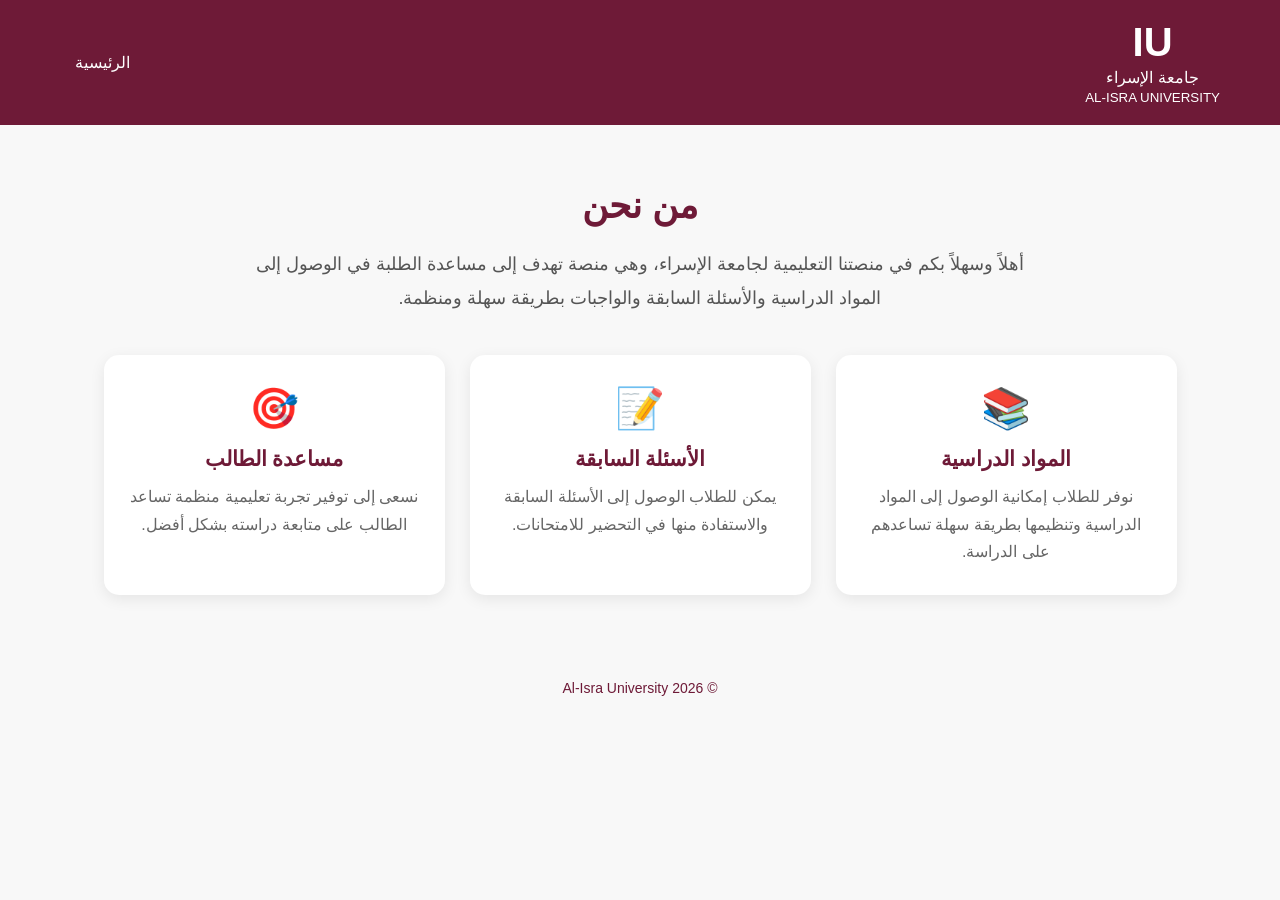
==== aboutas.html @ e90b0ae6 "Add new pages and styles" ====
<!DOCTYPE html>
<html lang="ar" dir="rtl">

<head>
    <meta charset="UTF-8">
    <meta name="viewport" content="width=device-width, initial-scale=1.0">

    <title>من نحن - جامعة الإسراء</title>

    <link rel="stylesheet" href="aboutas.css">
</head>

<body>

    <header class="about-header">

        <div class="about-logo">
            <span class="about-logo-text">IU</span>
            <span>جامعة الإسراء</span>
            <small>AL-ISRA UNIVERSITY</small>
        </div>

        <a href="home.html" class="back-home">
            الرئيسية
        </a>

    </header>


    <main class="about-page">

        <section class="about-intro">

            <h1>من نحن</h1>

            <p>
                أهلاً وسهلاً بكم في منصتنا التعليمية لجامعة الإسراء،
                وهي منصة تهدف إلى مساعدة الطلبة في الوصول إلى
                المواد الدراسية والأسئلة السابقة والواجبات بطريقة
                سهلة ومنظمة.
            </p>

        </section>


        <section class="about-cards">

            <div class="about-card">

                <span class="about-icon">📚</span>

                <h2>المواد الدراسية</h2>

                <p>
                    نوفر للطلاب إمكانية الوصول إلى المواد الدراسية
                    وتنظيمها بطريقة سهلة تساعدهم على الدراسة.
                </p>

            </div>


            <div class="about-card">

                <span class="about-icon">📝</span>

                <h2>الأسئلة السابقة</h2>

                <p>
                    يمكن للطلاب الوصول إلى الأسئلة السابقة
                    والاستفادة منها في التحضير للامتحانات.
                </p>

            </div>


            <div class="about-card">

                <span class="about-icon">🎯</span>

                <h2>مساعدة الطالب</h2>

                <p>
                    نسعى إلى توفير تجربة تعليمية منظمة تساعد
                    الطالب على متابعة دراسته بشكل أفضل.
                </p>

            </div>

        </section>

    </main>


    <footer class="about-footer">

        <p>© 2026 Al-Isra University</p>

    </footer>

</body>

</html>
---- aboutas.css ----
* {
    margin: 0;
    padding: 0;
    box-sizing: border-box;
}

body {
    font-family: 'Segoe UI', Tahoma, Geneva, Verdana, sans-serif;
    background-color: #f8f8f8;
}


.about-header {
    background-color: #6E1A37;
    display: flex;
    justify-content: space-between;
    align-items: center;
    padding: 20px 60px;
}


.about-logo {
    display: flex;
    flex-direction: column;
    align-items: center;
    text-align: center;
    color: white;
    gap: 3px;
}

.about-logo-text {
    font-size: 40px;
    font-weight: bold;
}


.back-home {
    color: white;
    text-decoration: none;
    font-size: 16px;
    padding: 10px 15px;
    transition: 0.3s;
}

.back-home:hover {
    color: #f3d6df;
}


.about-intro {
    max-width: 850px;
    margin: 0 auto;
    padding: 60px 20px 40px;
    text-align: center;
}

.about-intro h1 {
    color: #6E1A37;
    font-size: 36px;
    margin-bottom: 20px;
}

.about-intro p {
    color: #555;
    font-size: 18px;
    line-height: 1.9;
}



.about-cards {
    max-width: 1100px;
    margin: 0 auto 60px;
    display: flex;
    justify-content: center;
    gap: 25px;
}

.about-card {
    background-color: white;
    width: 31%;
    padding: 30px 25px;
    border-radius: 15px;
    text-align: center;
    box-shadow: 0 4px 15px rgba(0, 0, 0, 0.08);
    transition: 0.3s;
}

.about-card:hover {
    transform: translateY(-5px);
}

.about-icon {
    display: block;
    font-size: 40px;
    margin-bottom: 15px;
}

.about-card h2 {
    color: #6E1A37;
    font-size: 21px;
    margin-bottom: 12px;
}

.about-card p {
    color: #666;
    font-size: 16px;
    line-height: 1.7;
}
.about-footer {
    background-color: #f8f8f8;
    color: #6E1A37;
    text-align: center;
    padding: 25px 20px;
}

.about-footer p {
    font-size: 14px;
    margin: 0;
}
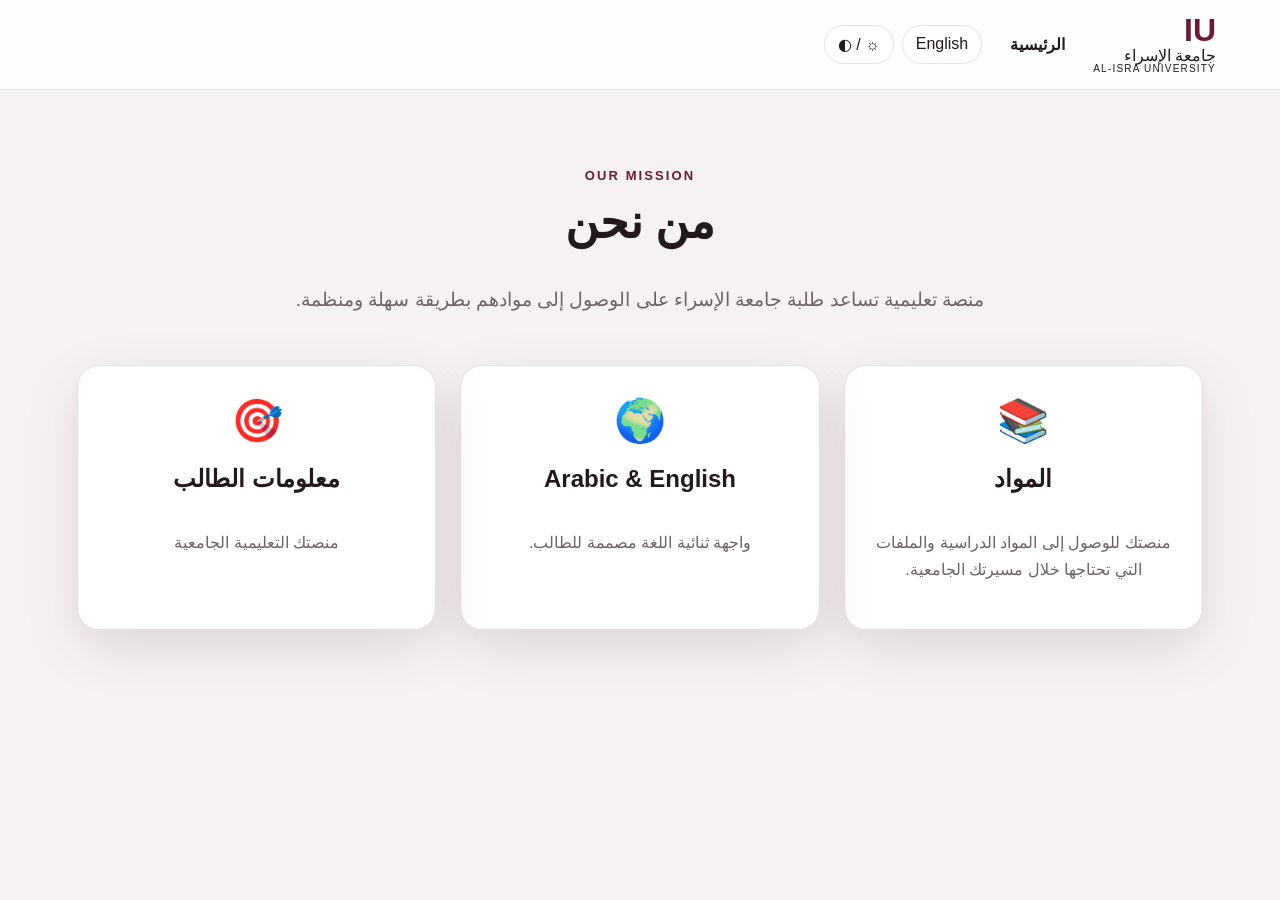
==== commit 9efc786d: "Add files via upload" ====
--- a/aboutas.html
+++ b/aboutas.html
@@ -1,102 +1 @@
-<!DOCTYPE html>
-<html lang="ar" dir="rtl">
-
-<head>
-    <meta charset="UTF-8">
-    <meta name="viewport" content="width=device-width, initial-scale=1.0">
-
-    <title>من نحن - جامعة الإسراء</title>
-
-    <link rel="stylesheet" href="aboutas.css">
-</head>
-
-<body>
-
-    <header class="about-header">
-
-        <div class="about-logo">
-            <span class="about-logo-text">IU</span>
-            <span>جامعة الإسراء</span>
-            <small>AL-ISRA UNIVERSITY</small>
-        </div>
-
-        <a href="home.html" class="back-home">
-            الرئيسية
-        </a>
-
-    </header>
-
-
-    <main class="about-page">
-
-        <section class="about-intro">
-
-            <h1>من نحن</h1>
-
-            <p>
-                أهلاً وسهلاً بكم في منصتنا التعليمية لجامعة الإسراء،
-                وهي منصة تهدف إلى مساعدة الطلبة في الوصول إلى
-                المواد الدراسية والأسئلة السابقة والواجبات بطريقة
-                سهلة ومنظمة.
-            </p>
-
-        </section>
-
-
-        <section class="about-cards">
-
-            <div class="about-card">
-
-                <span class="about-icon">📚</span>
-
-                <h2>المواد الدراسية</h2>
-
-                <p>
-                    نوفر للطلاب إمكانية الوصول إلى المواد الدراسية
-                    وتنظيمها بطريقة سهلة تساعدهم على الدراسة.
-                </p>
-
-            </div>
-
-
-            <div class="about-card">
-
-                <span class="about-icon">📝</span>
-
-                <h2>الأسئلة السابقة</h2>
-
-                <p>
-                    يمكن للطلاب الوصول إلى الأسئلة السابقة
-                    والاستفادة منها في التحضير للامتحانات.
-                </p>
-
-            </div>
-
-
-            <div class="about-card">
-
-                <span class="about-icon">🎯</span>
-
-                <h2>مساعدة الطالب</h2>
-
-                <p>
-                    نسعى إلى توفير تجربة تعليمية منظمة تساعد
-                    الطالب على متابعة دراسته بشكل أفضل.
-                </p>
-
-            </div>
-
-        </section>
-
-    </main>
-
-
-    <footer class="about-footer">
-
-        <p>© 2026 Al-Isra University</p>
-
-    </footer>
-
-</body>
-
-</html>+<!doctype html><html lang="ar" dir="rtl" data-theme="light"><head><meta charset="UTF-8"><meta name="viewport" content="width=device-width,initial-scale=1"><title>من نحن — IU</title><link rel="stylesheet" href="main.css"><script src="app.js" defer></script></head><body><header class="header"><a class="logo" href="home.html"><strong>IU</strong><span>جامعة الإسراء</span><small>AL-ISRA UNIVERSITY</small></a><a class="back-home" href="home.html" data-i18n="home">الرئيسية</a><div class="controls"><button data-language-toggle>English</button><button data-theme-toggle>☼ / ◐</button></div></header><main class="inner-page"><section class="page-intro"><p class="eyebrow">OUR MISSION</p><h1 data-i18n="aboutTitle">من نحن</h1><p data-i18n="aboutText">منصة تعليمية تساعد طلبة جامعة الإسراء على الوصول إلى موادهم بطريقة سهلة ومنظمة.</p></section><div class="info-grid"><article><span>📚</span><h2 data-i18n="subjects">المواد</h2><p data-i18n="heroText"></p></article><article><span>🌍</span><h2>Arabic & English</h2><p>واجهة ثنائية اللغة مصممة للطالب.</p></article><article><span>🎯</span><h2 data-i18n="studentInfo">معلومات الطالب</h2><p data-i18n="platform"></p></article></div></main></body></html>
--- a/main.css
+++ b/main.css
@@ -0,0 +1,10 @@
+:root{--brand:#6e1a37;--brand-2:#963b5d;--bg:#f6f2f3;--surface:#fff;--text:#23191d;--muted:#6f6267;--border:#e9dde1;--shadow:0 18px 55px rgba(61,17,32,.12);--radius:22px;color-scheme:light}
+:root[data-theme=dark]{--brand:#bd6383;--brand-2:#e38ead;--bg:#130f11;--surface:#20181b;--text:#f8eef1;--muted:#c9b7bd;--border:#3a2a30;--shadow:0 18px 55px rgba(0,0,0,.36);color-scheme:dark}
+*{box-sizing:border-box}html{scroll-behavior:smooth}body{margin:0;background:var(--bg);color:var(--text);font-family:"Segoe UI",Tahoma,Arial,sans-serif;transition:background .3s,color .3s}a{color:inherit}button,a{font:inherit}.header{position:sticky;top:0;z-index:20;min-height:88px;padding:14px clamp(18px,5vw,70px);display:flex;align-items:center;gap:28px;background:color-mix(in srgb,var(--surface) 90%,transparent);border-bottom:1px solid var(--border);backdrop-filter:blur(14px)}.logo{display:flex;flex-direction:column;text-decoration:none;line-height:1.05;color:var(--text);white-space:nowrap}.logo strong{font-size:32px;color:var(--brand)}.logo small{font-size:10px;letter-spacing:.12em}.pa-links{margin-inline:auto;display:flex;gap:22px}.pa-links a,.back-home{text-decoration:none;font-weight:650}.pa-links a:hover,.back-home:hover{color:var(--brand)}.controls{display:flex;gap:8px}.controls button{border:1px solid var(--border);background:var(--surface);color:var(--text);border-radius:999px;padding:9px 13px;cursor:pointer}.controls button:hover{border-color:var(--brand);color:var(--brand)}
+.hero-section{min-height:620px;padding:80px clamp(22px,7vw,110px);display:grid;grid-template-columns:minmax(0,1fr) minmax(300px,540px);align-items:center;gap:55px;overflow:hidden;background:radial-gradient(circle at 20% 15%,color-mix(in srgb,var(--brand) 13%,transparent),transparent 37%)}.hero-content{max-width:680px}.eyebrow{margin:0 0 12px;color:var(--brand);font-weight:800;letter-spacing:.16em;font-size:13px}.hero-content h1{font-size:clamp(38px,5vw,70px);line-height:1.08;margin:0 0 20px}.hero-content>p:not(.eyebrow){font-size:19px;line-height:1.85;color:var(--muted);max-width:610px}.hero-button,.subject-button,.contact-button,.download-button,.login-button{display:inline-flex;align-items:center;justify-content:center;gap:8px;padding:13px 22px;border-radius:12px;background:var(--brand);color:#fff;text-decoration:none;font-weight:750;box-shadow:0 10px 25px color-mix(in srgb,var(--brand) 25%,transparent);transition:transform .25s,background .25s}.hero-button:hover,.subject-button:hover,.contact-button:hover,.download-button:hover,.login-button:hover{transform:translateY(-2px);background:var(--brand-2)}
+.book-stage{height:430px;display:grid;place-items:center;perspective:1300px;position:relative}.book{position:relative;width:280px;height:370px;transform-style:preserve-3d;transform:rotateX(9deg) rotateY(-18deg) rotateZ(2deg)}.book-cover,.book-back,.book-pages,.book-page{position:absolute;inset:0;border-radius:5px 17px 17px 5px;transform-origin:left center;backface-visibility:hidden}.book-cover{z-index:6;background:linear-gradient(135deg,#9c4666,#531026);border:2px solid #b96c86;box-shadow:inset 12px 0 18px rgba(0,0,0,.25),20px 28px 45px rgba(37,5,16,.35);display:flex;flex-direction:column;align-items:center;justify-content:center;color:#fff}.book-cover:before{content:"";position:absolute;inset:16px;border:1px solid rgba(255,255,255,.38);border-radius:2px 12px 12px 2px}.book-cover span{font:800 78px Georgia}.book-cover small{text-align:center;letter-spacing:.18em;line-height:1.7}.book-back{background:#491021;transform:translateZ(-24px)}.book-pages{inset:7px -7px 7px 8px;background:repeating-linear-gradient(to bottom,#fffdf4 0,#fffdf4 4px,#e6ddd0 5px);transform:translateZ(-12px)}.book-page{inset:7px 5px 7px 8px;background:linear-gradient(90deg,#e9dfd4,#fffdf5 10%,#fff);border:1px solid #e7ded2;z-index:5}.book-page.two{z-index:4}.book-shadow{position:absolute;width:310px;height:55px;border-radius:50%;background:rgba(30,4,13,.25);filter:blur(18px);transform:translateY(205px)}[dir=rtl] .book-page{transform-origin:right center}
+.student-section,.subjects-section,.inner-page{padding:78px clamp(20px,6vw,90px)}.student-section h2,.subjects-section>h2,.page-intro h1,.section-title{font-size:clamp(30px,4vw,46px);text-align:center;margin:0 0 34px}.student-card,.profile-card{max-width:850px;margin:auto;padding:34px;display:flex;align-items:center;gap:30px;background:var(--surface);border:1px solid var(--border);border-inline-start:5px solid var(--brand);border-radius:var(--radius);box-shadow:var(--shadow)}.user-img{width:115px;height:115px;object-fit:cover;border-radius:50%;border:4px solid color-mix(in srgb,var(--brand) 20%,var(--surface))}.student-info h3{font-size:27px;margin-top:0}.student-info p{color:var(--muted);font-size:17px}.subjects-section{text-align:center}.subjects-container,.info-grid{max-width:1150px;margin:auto;display:grid;grid-template-columns:repeat(3,1fr);gap:24px}.subject-card,.info-grid article{display:flex;flex-direction:column;align-items:flex-start;text-align:start;padding:30px;background:var(--surface);border:1px solid var(--border);border-radius:var(--radius);box-shadow:var(--shadow);transition:transform .3s}.subject-card:hover,.info-grid article:hover{transform:translateY(-7px)}.subject-icon,.info-grid article>span{font-size:42px}.subject-card h3{font-size:23px;margin:18px 0 8px}.subject-card p,.info-grid p{color:var(--muted);line-height:1.7;flex:1}.contact-section,.footer{text-align:center;padding:60px 20px;background:#521027;color:#fff}.contact-section p{font-size:18px}.contact-button{background:#fff;color:#64152f;box-shadow:none}.footer{padding:34px 20px;border-top:1px solid rgba(255,255,255,.15)}.footer h3{margin:0}.footer p{opacity:.78}
+.subject-page{padding:48px clamp(16px,5vw,70px)}.subject-heading{max-width:1200px;margin:0 auto 28px;display:flex;align-items:center;gap:22px}.subject-heading>div{flex:1}.subject-heading h1{margin:0 0 7px;font-size:clamp(27px,4vw,42px)}.subject-heading p{margin:0;color:var(--muted)}.pdf-shell{max-width:1200px;margin:auto;background:var(--surface);border:1px solid var(--border);border-radius:18px;overflow:hidden;box-shadow:var(--shadow)}.pdf-shell iframe{display:block;width:100%;height:min(78vh,900px);border:0}.pdf-fallback{display:none;padding:20px}.page-intro{max-width:800px;margin:0 auto 48px;text-align:center}.page-intro>p:last-child{color:var(--muted);font-size:19px;line-height:1.8}.info-grid article{align-items:center;text-align:center}.profile-card{margin-bottom:60px}.section-title{font-size:32px}.login-page{min-height:100vh;display:grid;place-items:center;background:radial-gradient(circle at top,var(--brand),var(--bg) 55%)}.corner-controls{position:fixed;inset-block-start:20px;inset-inline-end:20px}.login{width:min(430px,calc(100% - 32px));padding:44px;background:var(--surface);border:1px solid var(--border);border-radius:26px;box-shadow:var(--shadow);text-align:center}.login-logo{font-size:60px;font-weight:850;color:var(--brand)}.university{font-size:25px;font-weight:700}.description{font-size:16px;color:var(--muted);margin-bottom:30px}.input{display:block;text-align:start;margin:18px 0}.input span{display:block;font-weight:650;margin-bottom:8px}.input input{width:100%;padding:14px;border:1px solid var(--border);border-radius:11px;background:var(--bg);color:var(--text)}.login-button{width:100%;margin:8px 0 18px}
+@media(max-width:850px){.header{flex-wrap:wrap;gap:12px;padding:12px 18px}.pa-links{order:3;width:100%;overflow:auto;justify-content:flex-start;padding:6px 0}.hero-section{grid-template-columns:1fr;padding-top:55px}.hero-content{text-align:center;margin:auto}.book-stage{height:350px}.book{width:210px;height:285px}.book-shadow{width:240px;transform:translateY(160px)}.subjects-container,.info-grid{grid-template-columns:1fr}.subject-heading{align-items:flex-start;flex-wrap:wrap}.download-button{width:100%}.pdf-shell iframe{height:68vh}}
+@media(max-width:520px){.logo span,.logo small{display:none}.controls{margin-inline-start:auto}.hero-section{padding-inline:18px}.hero-content h1{font-size:38px}.student-card,.profile-card{flex-direction:column;text-align:center;padding:24px}.book-stage{height:310px}.subject-page{padding-inline:10px}.pdf-shell{border-radius:10px}.pdf-shell iframe{height:62vh}}
+@media(prefers-reduced-motion:reduce){html{scroll-behavior:auto}*,*:before,*:after{animation:none!important;transition:none!important}.book{transform:none!important}}
